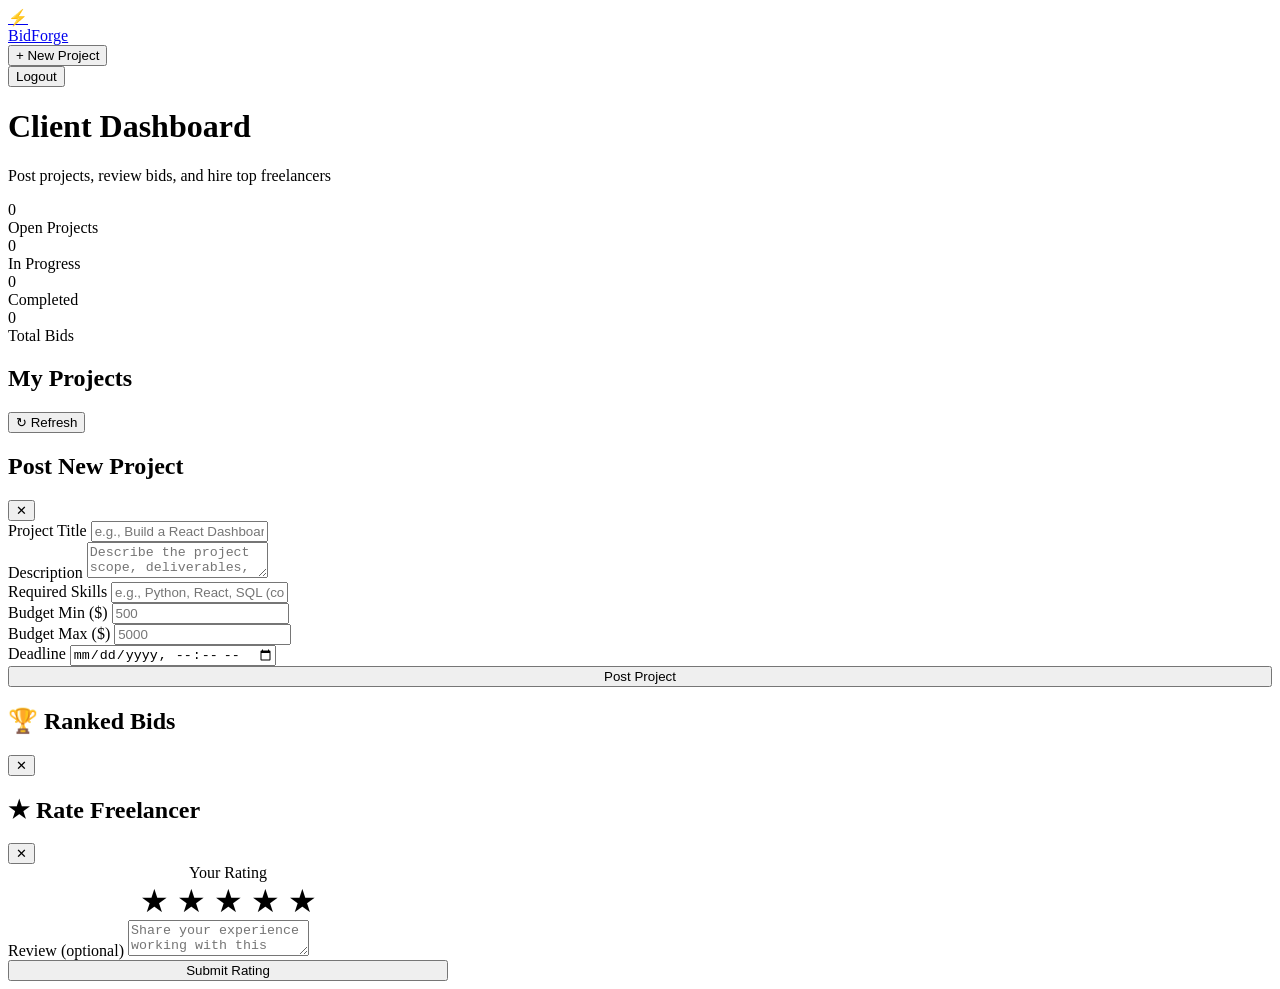
==== frontend/client.html @ 515f6dd8 "feat: BidForge — Freelance Marketplace Bidding Engine Full-stack platform where clients post project" ====
<!DOCTYPE html>
<html lang="en">
<head>
  <meta charset="UTF-8">
  <meta name="viewport" content="width=device-width, initial-scale=1.0">
  <meta name="description" content="Client Dashboard — post projects, view ranked bids, accept proposals, and rate freelancers.">
  <title>Client Dashboard — BidForge</title>
  <link rel="stylesheet" href="/css/styles.css">
</head>
<body>
  <!-- Navbar -->
  <nav class="navbar">
    <div class="container">
      <a href="/client.html" class="navbar-brand">
        <div class="logo-icon">⚡</div>
        BidForge
      </a>
      <div class="navbar-actions">
        <button class="btn btn-primary btn-sm" onclick="openModal('create-project-modal')">+ New Project</button>
        <div class="navbar-user">
          <span id="nav-username"></span>
          <div class="user-avatar" id="nav-avatar"></div>
        </div>
        <button class="btn btn-ghost btn-sm" onclick="logout()">Logout</button>
      </div>
    </div>
  </nav>

  <!-- Dashboard -->
  <div class="container dashboard">
    <div class="dashboard-header">
      <h1>Client Dashboard</h1>
      <p class="subtitle">Post projects, review bids, and hire top freelancers</p>
    </div>

    <!-- Stats -->
    <div class="stats-row">
      <div class="glass-card stat-card no-hover">
        <div class="stat-value" id="stat-open">0</div>
        <div class="stat-label">Open Projects</div>
      </div>
      <div class="glass-card stat-card no-hover">
        <div class="stat-value" id="stat-progress">0</div>
        <div class="stat-label">In Progress</div>
      </div>
      <div class="glass-card stat-card no-hover">
        <div class="stat-value" id="stat-completed">0</div>
        <div class="stat-label">Completed</div>
      </div>
      <div class="glass-card stat-card no-hover">
        <div class="stat-value" id="stat-bids">0</div>
        <div class="stat-label">Total Bids</div>
      </div>
    </div>

    <!-- Projects Section -->
    <div class="section-header">
      <h2>My Projects</h2>
      <button class="btn btn-secondary btn-sm" onclick="loadMyProjects()">↻ Refresh</button>
    </div>

    <div id="projects-list" class="projects-list">
      <div class="loading-overlay"><div class="spinner"></div></div>
    </div>
  </div>

  <!-- Create Project Modal -->
  <div class="modal-overlay" id="create-project-modal">
    <div class="modal">
      <div class="modal-header">
        <h2>Post New Project</h2>
        <button class="modal-close">✕</button>
      </div>
      <form id="create-project-form">
        <div class="form-group">
          <label class="form-label" for="proj-title">Project Title</label>
          <input class="form-input" type="text" id="proj-title" placeholder="e.g., Build a React Dashboard" required>
        </div>
        <div class="form-group">
          <label class="form-label" for="proj-desc">Description</label>
          <textarea class="form-textarea" id="proj-desc" placeholder="Describe the project scope, deliverables, and any specific requirements..."></textarea>
        </div>
        <div class="form-group">
          <label class="form-label" for="proj-skills">Required Skills</label>
          <input class="form-input" type="text" id="proj-skills" placeholder="e.g., Python, React, SQL (comma-separated)">
        </div>
        <div class="form-row">
          <div class="form-group">
            <label class="form-label" for="proj-budget-min">Budget Min ($)</label>
            <input class="form-input" type="number" id="proj-budget-min" min="1" step="1" placeholder="500" required>
          </div>
          <div class="form-group">
            <label class="form-label" for="proj-budget-max">Budget Max ($)</label>
            <input class="form-input" type="number" id="proj-budget-max" min="1" step="1" placeholder="5000" required>
          </div>
        </div>
        <div class="form-group">
          <label class="form-label" for="proj-deadline">Deadline</label>
          <input class="form-input" type="datetime-local" id="proj-deadline" required>
        </div>
        <button type="submit" class="btn btn-primary btn-lg" style="width: 100%; margin-top: var(--space-sm);">Post Project</button>
      </form>
    </div>
  </div>

  <!-- Ranked Bids Modal -->
  <div class="modal-overlay" id="bids-modal">
    <div class="modal" style="max-width: 720px;">
      <div class="modal-header">
        <h2>🏆 Ranked Bids</h2>
        <button class="modal-close">✕</button>
      </div>
      <div id="bids-list" style="display: flex; flex-direction: column; gap: var(--space-md); max-height: 60vh; overflow-y: auto;">
      </div>
    </div>
  </div>

  <!-- Rating Modal -->
  <div class="modal-overlay" id="rating-modal">
    <div class="modal" style="max-width: 440px;">
      <div class="modal-header">
        <h2>★ Rate Freelancer</h2>
        <button class="modal-close">✕</button>
      </div>
      <form id="rating-form">
        <div class="form-group" style="text-align: center;">
          <label class="form-label">Your Rating</label>
          <div style="font-size: 2rem; margin: var(--space-md) 0;">
            <span class="star-rating" data-rating="0" data-name="score">
              <span class="star" data-value="1">★</span>
              <span class="star" data-value="2">★</span>
              <span class="star" data-value="3">★</span>
              <span class="star" data-value="4">★</span>
              <span class="star" data-value="5">★</span>
            </span>
          </div>
        </div>
        <div class="form-group">
          <label class="form-label" for="rating-review">Review (optional)</label>
          <textarea class="form-textarea" id="rating-review" placeholder="Share your experience working with this freelancer..."></textarea>
        </div>
        <button type="submit" class="btn btn-gold btn-lg" style="width: 100%;">Submit Rating</button>
      </form>
    </div>
  </div>

  <script src="/js/api.js"></script>
  <script src="/js/auth.js"></script>
  <script src="/js/client.js"></script>
</body>
</html>
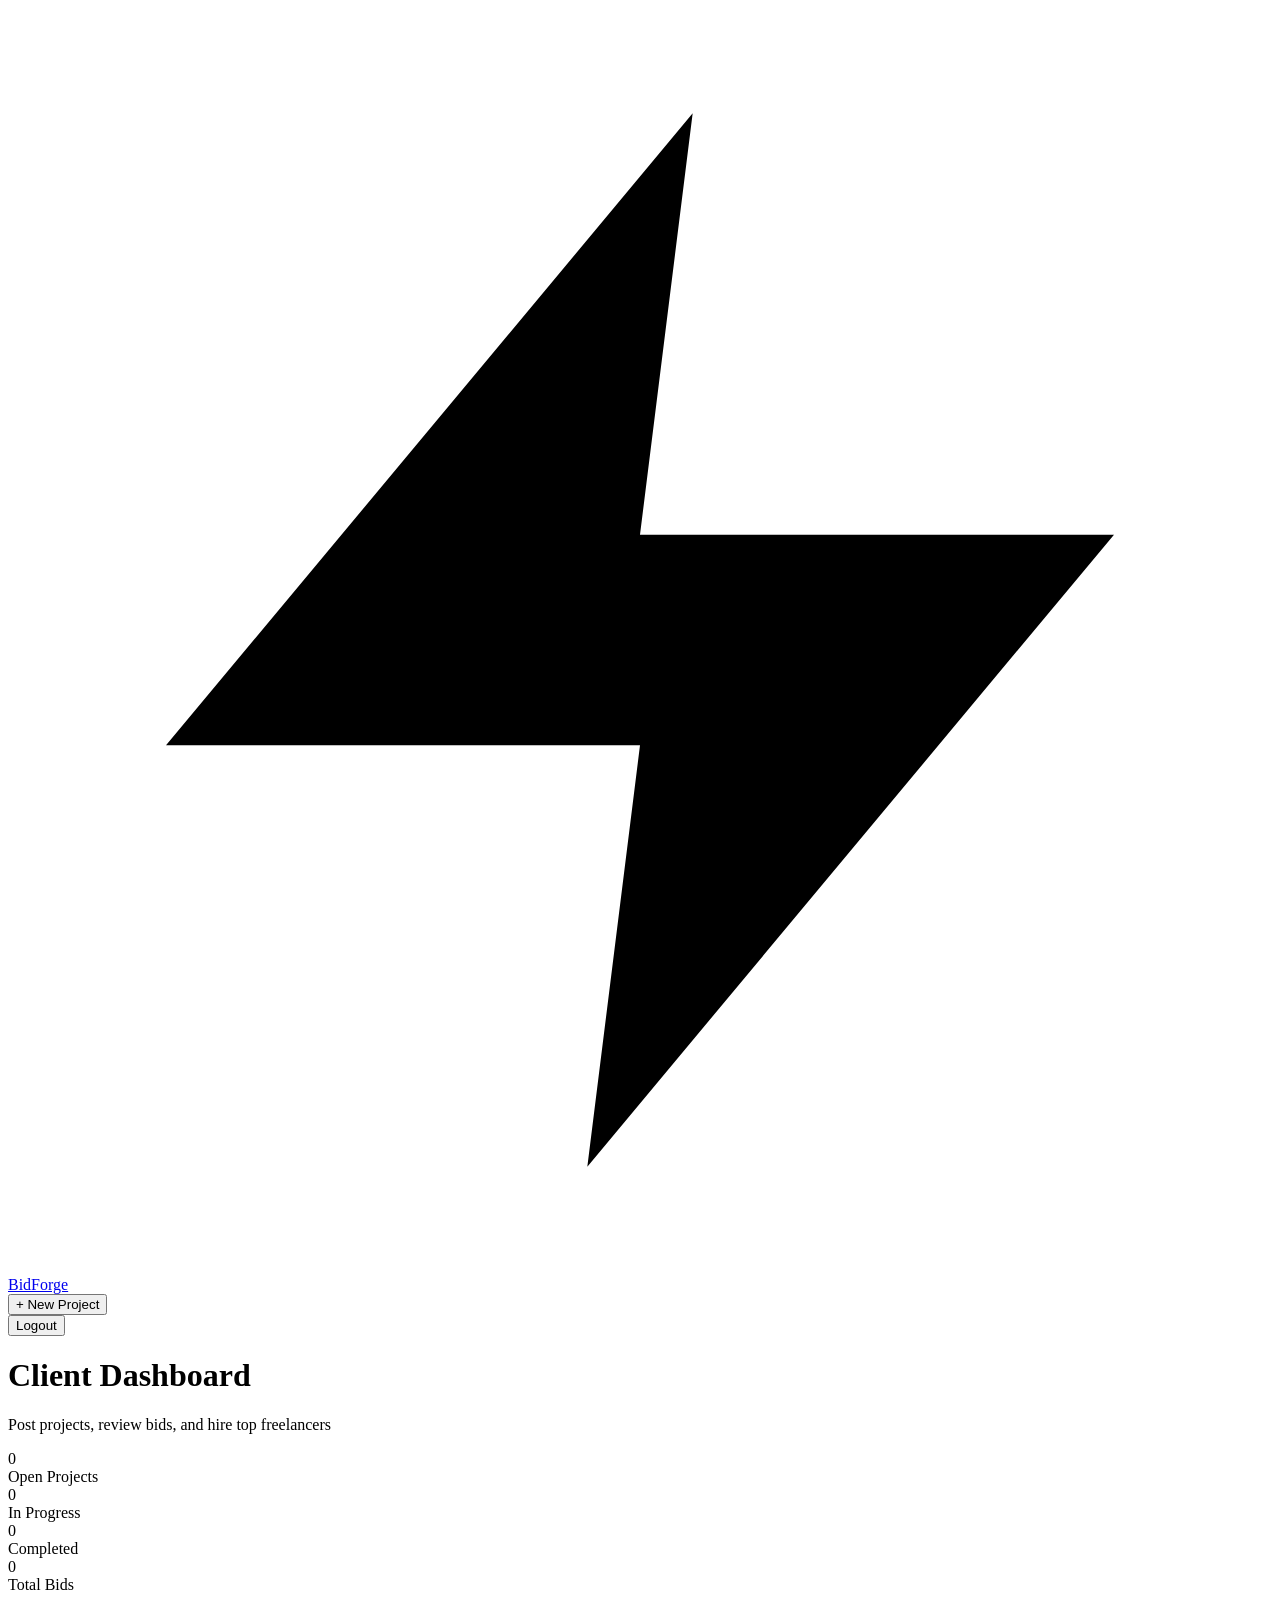
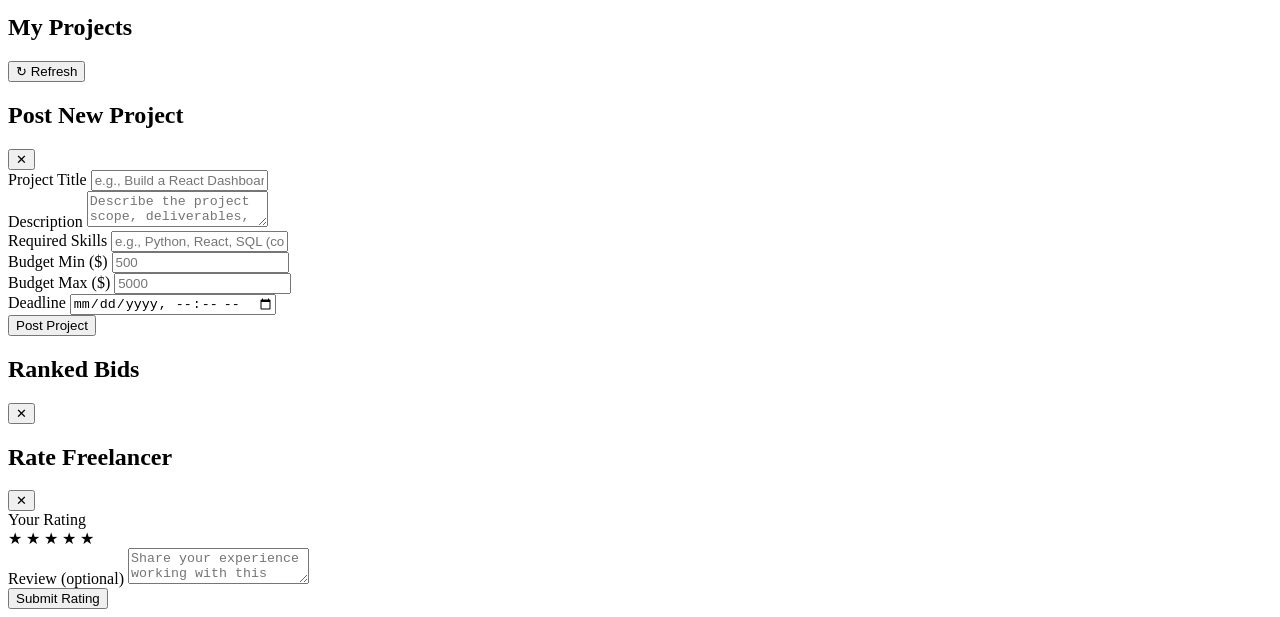
==== commit 2be8ae86: "feat(frontend): restyle to flat dark design with 4-theme colour switcher - Replace glassmorphism wit" ====
--- a/frontend/client.html
+++ b/frontend/client.html
@@ -6,13 +6,14 @@
   <meta name="description" content="Client Dashboard — post projects, view ranked bids, accept proposals, and rate freelancers.">
   <title>Client Dashboard — BidForge</title>
   <link rel="stylesheet" href="/css/styles.css">
+  <script src="/js/theme.js"></script>
 </head>
 <body>
   <!-- Navbar -->
   <nav class="navbar">
     <div class="container">
       <a href="/client.html" class="navbar-brand">
-        <div class="logo-icon">⚡</div>
+        <div class="logo-icon"><svg viewBox="0 0 24 24"><path d="M13 2L3 14h9l-1 8 10-12h-9l1-8z"/></svg></div>
         BidForge
       </a>
       <div class="navbar-actions">
@@ -98,34 +99,34 @@
           <label class="form-label" for="proj-deadline">Deadline</label>
           <input class="form-input" type="datetime-local" id="proj-deadline" required>
         </div>
-        <button type="submit" class="btn btn-primary btn-lg" style="width: 100%; margin-top: var(--space-sm);">Post Project</button>
+        <button type="submit" class="btn btn-primary btn-lg btn-full">Post Project</button>
       </form>
     </div>
   </div>
 
   <!-- Ranked Bids Modal -->
   <div class="modal-overlay" id="bids-modal">
-    <div class="modal" style="max-width: 720px;">
+    <div class="modal modal-wide">
       <div class="modal-header">
-        <h2>🏆 Ranked Bids</h2>
+        <h2>Ranked Bids</h2>
         <button class="modal-close">✕</button>
       </div>
-      <div id="bids-list" style="display: flex; flex-direction: column; gap: var(--space-md); max-height: 60vh; overflow-y: auto;">
+      <div id="bids-list" class="bids-list-container">
       </div>
     </div>
   </div>
 
   <!-- Rating Modal -->
   <div class="modal-overlay" id="rating-modal">
-    <div class="modal" style="max-width: 440px;">
+    <div class="modal modal-xs">
       <div class="modal-header">
-        <h2>★ Rate Freelancer</h2>
+        <h2>Rate Freelancer</h2>
         <button class="modal-close">✕</button>
       </div>
       <form id="rating-form">
-        <div class="form-group" style="text-align: center;">
+        <div class="form-group rating-center">
           <label class="form-label">Your Rating</label>
-          <div style="font-size: 2rem; margin: var(--space-md) 0;">
+          <div class="rating-stars-lg">
             <span class="star-rating" data-rating="0" data-name="score">
               <span class="star" data-value="1">★</span>
               <span class="star" data-value="2">★</span>
@@ -139,7 +140,7 @@
           <label class="form-label" for="rating-review">Review (optional)</label>
           <textarea class="form-textarea" id="rating-review" placeholder="Share your experience working with this freelancer..."></textarea>
         </div>
-        <button type="submit" class="btn btn-gold btn-lg" style="width: 100%;">Submit Rating</button>
+        <button type="submit" class="btn btn-gold btn-lg btn-full">Submit Rating</button>
       </form>
     </div>
   </div>
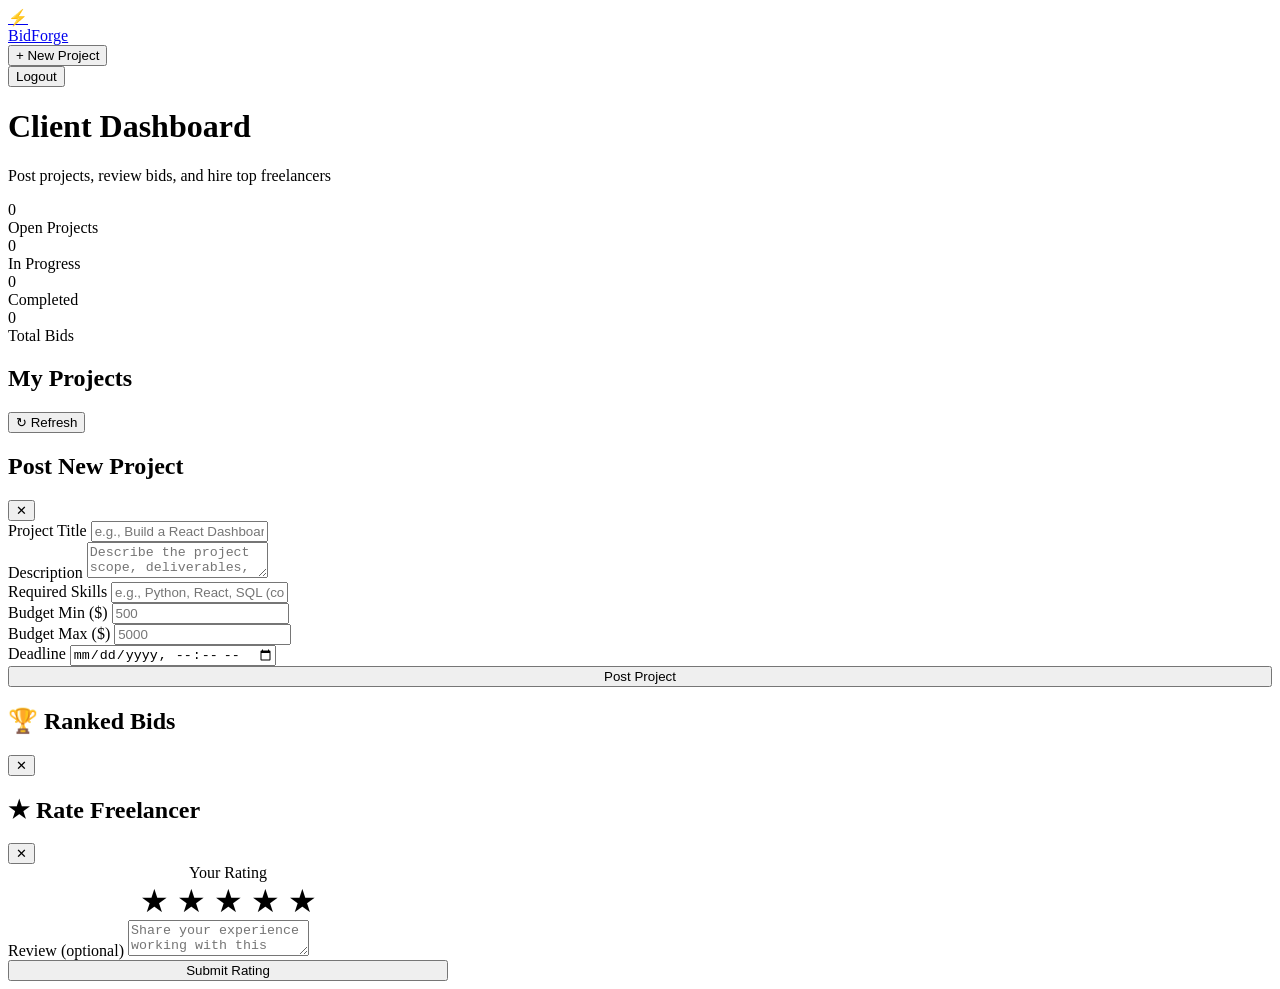
==== commit 47ffb261: "fix(frontend): resolve XSS, N+1 API calls, loading states, and accessibility issues" ====
--- a/frontend/client.html
+++ b/frontend/client.html
@@ -5,37 +5,40 @@
   <meta name="viewport" content="width=device-width, initial-scale=1.0">
   <meta name="description" content="Client Dashboard — post projects, view ranked bids, accept proposals, and rate freelancers.">
   <title>Client Dashboard — BidForge</title>
+  <link rel="icon" href="data:image/svg+xml,<svg xmlns='http://www.w3.org/2000/svg' viewBox='0 0 100 100'><text y='.9em' font-size='90'>⚖️</text></svg>">
+  <link rel="preconnect" href="https://fonts.googleapis.com">
+  <link rel="preconnect" href="https://fonts.gstatic.com" crossorigin>
+  <link href="https://fonts.googleapis.com/css2?family=Inter:wght@300;400;500;600;700&family=Outfit:wght@400;500;600;700;800&display=swap" rel="stylesheet">
   <link rel="stylesheet" href="/css/styles.css">
-  <script src="/js/theme.js"></script>
 </head>
 <body>
   <!-- Navbar -->
-  <nav class="navbar">
+  <nav class="navbar" aria-label="Main Navigation">
     <div class="container">
       <a href="/client.html" class="navbar-brand">
-        <div class="logo-icon"><svg viewBox="0 0 24 24"><path d="M13 2L3 14h9l-1 8 10-12h-9l1-8z"/></svg></div>
+        <div class="logo-icon">⚡</div>
         BidForge
       </a>
       <div class="navbar-actions">
         <button class="btn btn-primary btn-sm" onclick="openModal('create-project-modal')">+ New Project</button>
         <div class="navbar-user">
           <span id="nav-username"></span>
-          <div class="user-avatar" id="nav-avatar"></div>
+          <div class="user-avatar" id="nav-avatar" aria-hidden="true"></div>
         </div>
-        <button class="btn btn-ghost btn-sm" onclick="logout()">Logout</button>
+        <button class="btn btn-ghost btn-sm" onclick="logout()" aria-label="Sign out">Logout</button>
       </div>
     </div>
   </nav>
 
   <!-- Dashboard -->
-  <div class="container dashboard">
-    <div class="dashboard-header">
+  <main class="container dashboard">
+    <header class="dashboard-header">
       <h1>Client Dashboard</h1>
       <p class="subtitle">Post projects, review bids, and hire top freelancers</p>
-    </div>
+    </header>
 
     <!-- Stats -->
-    <div class="stats-row">
+    <section class="stats-row" aria-label="Marketplace summary statistics">
       <div class="glass-card stat-card no-hover">
         <div class="stat-value" id="stat-open">0</div>
         <div class="stat-label">Open Projects</div>
@@ -52,25 +55,25 @@
         <div class="stat-value" id="stat-bids">0</div>
         <div class="stat-label">Total Bids</div>
       </div>
-    </div>
+    </section>
 
     <!-- Projects Section -->
     <div class="section-header">
       <h2>My Projects</h2>
-      <button class="btn btn-secondary btn-sm" onclick="loadMyProjects()">↻ Refresh</button>
+      <button class="btn btn-secondary btn-sm" onclick="loadMyProjects()" aria-label="Refresh project list">↻ Refresh</button>
     </div>
 
-    <div id="projects-list" class="projects-list">
+    <div id="projects-list" class="projects-list" aria-live="polite">
       <div class="loading-overlay"><div class="spinner"></div></div>
     </div>
-  </div>
+  </main>
 
   <!-- Create Project Modal -->
-  <div class="modal-overlay" id="create-project-modal">
-    <div class="modal">
+  <div class="modal-overlay" id="create-project-modal" aria-hidden="true">
+    <div class="modal" role="dialog" aria-modal="true" aria-labelledby="modal-title-project">
       <div class="modal-header">
-        <h2>Post New Project</h2>
-        <button class="modal-close">✕</button>
+        <h2 id="modal-title-project">Post New Project</h2>
+        <button class="modal-close" aria-label="Close dialog">✕</button>
       </div>
       <form id="create-project-form">
         <div class="form-group">
@@ -99,48 +102,48 @@
           <label class="form-label" for="proj-deadline">Deadline</label>
           <input class="form-input" type="datetime-local" id="proj-deadline" required>
         </div>
-        <button type="submit" class="btn btn-primary btn-lg btn-full">Post Project</button>
+        <button type="submit" class="btn btn-primary btn-lg" style="width: 100%; margin-top: var(--space-sm);">Post Project</button>
       </form>
     </div>
   </div>
 
   <!-- Ranked Bids Modal -->
-  <div class="modal-overlay" id="bids-modal">
-    <div class="modal modal-wide">
+  <div class="modal-overlay" id="bids-modal" aria-hidden="true">
+    <div class="modal" role="dialog" aria-modal="true" aria-labelledby="modal-title-bids" style="max-width: 720px;">
       <div class="modal-header">
-        <h2>Ranked Bids</h2>
-        <button class="modal-close">✕</button>
+        <h2 id="modal-title-bids">🏆 Ranked Bids</h2>
+        <button class="modal-close" aria-label="Close dialog">✕</button>
       </div>
-      <div id="bids-list" class="bids-list-container">
+      <div id="bids-list" style="display: flex; flex-direction: column; gap: var(--space-md); max-height: 60vh; overflow-y: auto;">
       </div>
     </div>
   </div>
 
   <!-- Rating Modal -->
-  <div class="modal-overlay" id="rating-modal">
-    <div class="modal modal-xs">
+  <div class="modal-overlay" id="rating-modal" aria-hidden="true">
+    <div class="modal" role="dialog" aria-modal="true" aria-labelledby="modal-title-rating" style="max-width: 440px;">
       <div class="modal-header">
-        <h2>Rate Freelancer</h2>
-        <button class="modal-close">✕</button>
+        <h2 id="modal-title-rating">★ Rate Freelancer</h2>
+        <button class="modal-close" aria-label="Close dialog">✕</button>
       </div>
       <form id="rating-form">
-        <div class="form-group rating-center">
+        <div class="form-group" style="text-align: center;">
           <label class="form-label">Your Rating</label>
-          <div class="rating-stars-lg">
-            <span class="star-rating" data-rating="0" data-name="score">
-              <span class="star" data-value="1">★</span>
-              <span class="star" data-value="2">★</span>
-              <span class="star" data-value="3">★</span>
-              <span class="star" data-value="4">★</span>
-              <span class="star" data-value="5">★</span>
-            </span>
+          <div style="font-size: 2rem; margin: var(--space-md) 0;">
+            <div class="star-rating" data-rating="0" data-name="score" role="radiogroup" aria-label="Select star rating" tabindex="0">
+              <span class="star" data-value="1" role="radio" aria-checked="false" aria-label="1 star" tabindex="-1">★</span>
+              <span class="star" data-value="2" role="radio" aria-checked="false" aria-label="2 stars" tabindex="-1">★</span>
+              <span class="star" data-value="3" role="radio" aria-checked="false" aria-label="3 stars" tabindex="-1">★</span>
+              <span class="star" data-value="4" role="radio" aria-checked="false" aria-label="4 stars" tabindex="-1">★</span>
+              <span class="star" data-value="5" role="radio" aria-checked="false" aria-label="5 stars" tabindex="-1">★</span>
+            </div>
           </div>
         </div>
         <div class="form-group">
           <label class="form-label" for="rating-review">Review (optional)</label>
           <textarea class="form-textarea" id="rating-review" placeholder="Share your experience working with this freelancer..."></textarea>
         </div>
-        <button type="submit" class="btn btn-gold btn-lg btn-full">Submit Rating</button>
+        <button type="submit" class="btn btn-gold btn-lg" style="width: 100%;">Submit Rating</button>
       </form>
     </div>
   </div>
